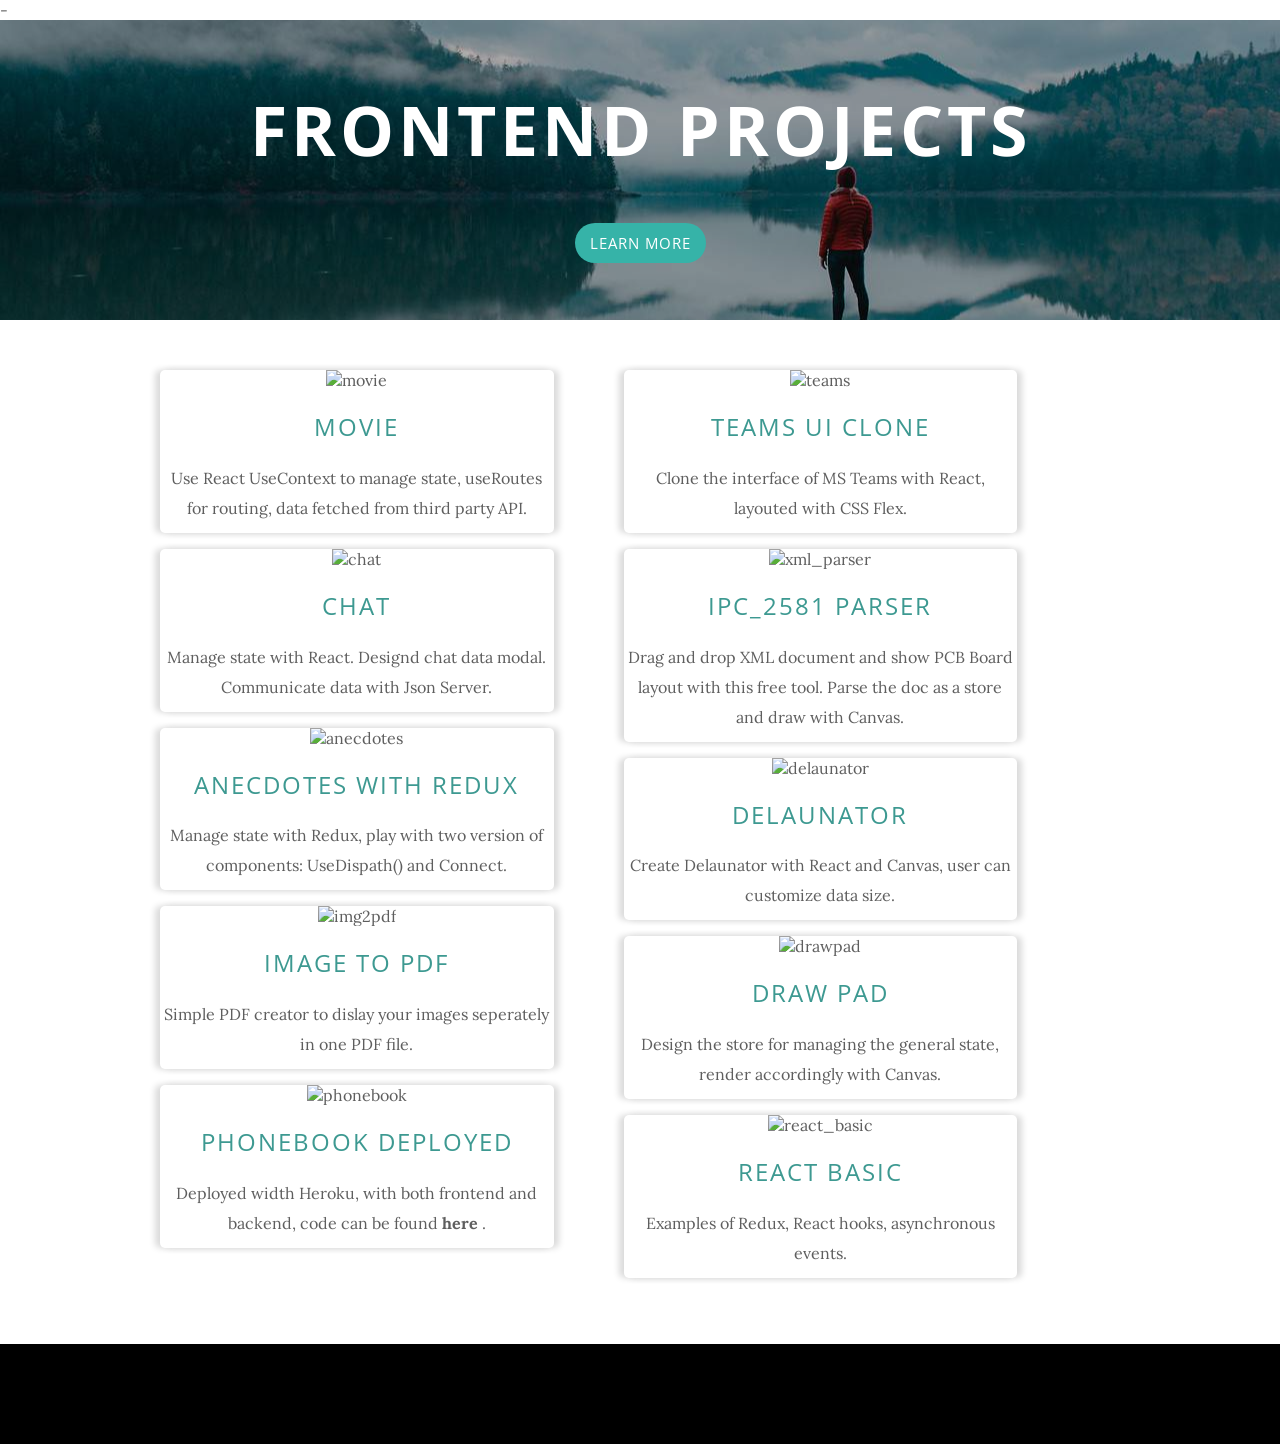
==== index.html @ 9395e826 "update contents" ====
<!DOCTYPE html>
<html>

<head>
    <meta charset="utf-8">
    <meta name="viewport" content="width=device-width, initial-scale=1">-
    <title>Project Profile</title>
    <link href="https://fonts.googleapis.com/css?family=Lora:400,400i|Open+Sans:400,700" rel="stylesheet">
    <link rel="stylesheet" href="./styles.css">
    <!-- <script src="./index.js" defer></script> -->
    <style>
        div.item_container {
            margin-bottom: 50px 0px;
            box-shadow: 5px 0px 6px #dbdbdb, -5px 0px 6px #dbdbdb;
            border-radius: 5px;
        }
    </style>

</head>

<body>

    <header>
        <h1>
            <strong>frontend projects</strong>
            <br>
            <br>
            <a class="button" href="https://github.com/learningreac">Learn More</a>
        </h1>
    </header>

    <section>
        <div id='details'>
            <div class="column">
                <div class="item_container">
                    <a href="https://github.com/learningreac/movie_app">
                        <img src="https://raw.githubusercontent.com/learningreac/movie_app/master/public/imgs/home_page.png"
                            alt="movie" width=100% />
                        <h1>Movie</h1>
                        <p>
                            Use React UseContext to manage state, useRoutes for routing, data fetched from third party API.
                        </p>
                    </a>
                </div>
                <div class="item_container">
                    <a href="https://github.com/learningreac/chat">
                        <img src="https://raw.githubusercontent.com/learningreac/chat/master/public/imgs/Step6_Chat_page.png"
                            alt="chat" width=100% />
                        <h1>Chat</h1>
                        <p>
                            Manage state with React. Designd chat data modal. Communicate data with Json Server.
                        </p>
                    </a>
                </div>
                <div class="item_container">
                    <a href="https://github.com/learningreac/fullstack_open/tree/master/part6">
                        <img src="https://raw.githubusercontent.com/learningreac/fullstack_open/master/part6/redux-anecdotes/public/home.png"
                            alt="anecdotes" width=100% />
                        <h1>Anecdotes with Redux</h1>
                        <p>
                           Manage state with Redux, play with two version of components: UseDispath() and Connect.
                        </p>
                    </a>
                </div>
                <div class="item_container">
                    <a href="https://github.com/learningreac/Img2pdf">
                        <img src="https://raw.githubusercontent.com/learningreac/Img2pdf/master/img/the_pdf_page.png"
                            alt="img2pdf" width=100% />
                        <h1>Image to Pdf</h1>
                        <p>
                            Simple PDF creator to dislay your images seperately in one PDF file.
                        </p>
                    </a>
                </div>
                <div class="item_container">
                    <a href="https://gentle-tundra-28997.herokuapp.com/">
                        <img src="https://raw.githubusercontent.com/learningreac/fullstack_open/master/part2/phonebook_frontend/public/home.png"
                            alt="phonebook" width=100% />
                        <h1>Phonebook deployed</h1>
                        <p>
                            Deployed width Heroku, with both frontend and backend, code can be found <strong><a href="https://github.com/learningreac/fullstack_open/tree/master/part3"> here </a></strong>.
                        </p>
                    </a>
                </div>



            </div>

            <div class="column">
                <div class="item_container">
                    <a href="https://github.com/learningreac/teams_clone">
                        <img src="https://raw.githubusercontent.com/learningreac/teams_clone/master/public/imgs/UI-with-routing.png"
                            alt="teams" />
                        <h1>Teams UI Clone</h1>
                        <p>
                            Clone the interface of MS Teams with React, layouted with CSS Flex.
                        </p>
                    </a>
                </div>
                <div class="item_container">
                    <a href="https://github.com/learningreac/ipc2581_react2/tree/master/src">
                        <img src="https://raw.githubusercontent.com/learningreac/ipc2581_react2/master/imgs/ipc2581Sample.png"
                            alt="xml_parser" />
                        <h1>IPC_2581 parser</h1>
                        <p>
                            Drag and drop XML document and show PCB Board layout with this free tool. Parse the doc as a store and draw with Canvas.
                        </p>
                    </a>
                </div>
                <div class="item_container">
                    <a href="https://github.com/learningreac/ipc2581_react2/tree/master/src/delauntor">
                        <img src="https://raw.githubusercontent.com/learningreac/ipc2581_react2/master/imgs/delaunator.png"
                            alt="delaunator" />
                        <h1>Delaunator</h1>
                        <p>
                            Create Delaunator with React and Canvas, user can customize data size.
                        </p>
                    </a>
                </div>
                <div class="item_container">
                    <a href="https://github.com/learningreac/ipc2581_react2/tree/master/src/drawpad">
                        <img src="https://raw.githubusercontent.com/learningreac/ipc2581_react2/master/imgs/rectangles.png"
                            alt="drawpad" />
                        <h1>draw pad</h1>
                        <p>
                            Design the store for managing the general state, render accordingly with Canvas.
                        </p>
                    </a>
                </div>
                <div class="item_container">
                    <a href="https://github.com/learningreac/let_me_react">
                        <img src="https://raw.githubusercontent.com/learningreac/let_me_react/master/public/imgs/home_page.png"
                            alt="react_basic" />
                        <h1>React basic</h1>
                        <p>
                            Examples of Redux, React hooks, asynchronous events.
                        </p>
                    </a>
                </div>


            </div>


        </div>
    </section>
    <footer></footer>
</body>

</html>
---- styles.css ----
body {
    color: rgba(26, 26, 26, .7); 
    margin: 0;
    font-family:'Lora', serif;

}

* {
    box-sizing: border-box;
  }

header {
    background-image: url(img/header.jpg);
    background-size: cover;
    background-position: center;
    height: 300px;
    color:white;
    position: relative;

    display: flex;
    flex-direction: column;
    justify-content: center;
    align-items: center;
    
}


header::before {
  content: '';
  position: absolute;
  top: 0;
  left: 0;
  bottom: 0;
  right: 0;
  background-color: rgba(0, 0, 0, 0.3);
}


#links a {
  margin: 15px;
} 

a {
    cursor: pointer;
    color: inherit; 
    text-decoration: none;
}


a.button {
    border: 2px solid white;
    border-radius: 100px;
    padding: 10px 15px;
}

a.button:hover {
    background-color: white;
    color: black;
}

.button,
header h1 strong,
#details h1, #links {
  font-family: 'Open Sans', sans-serif;
  font-style: normal;
  letter-spacing: 1px;
  text-transform: uppercase;
}

header h1 {
    text-align: center;
    font-weight: normal;
    z-index: 1; /* so it won't be covered by the header cover*/
}

header h1 em {
   font-size: 20px;
   letter-spacing: 1px;
}

header h1 strong {
    font-size: 68px;
    letter-spacing: 4px;
}

header h1 a {
    font-size: 15px;
}

h1 a.button {
    border: 0;
    background-color: rgb(54, 179, 168);
}

h1 a.button:hover {
    background-color: rgba(54, 179, 168, 0.75);
    color: inherit;
}


section {
    margin: 50px 125px;
    text-align: center;
} 


p {
  line-height: 30px;
  padding-bottom: 10px;
}


#details {
    display: flex;
    flex-wrap: wrap;
}

.column {
    flex:45%;
    max-width: 45%;
    padding: 0 35px;
}


/* Responsive layout - makes the one columns stack on top of each other instead of next to each other */
@media (max-width: 800px) {
    .column {
      flex: 100%;
      max-width: 100%;
    }
  };


.item_container {
    margin-bottom: 50px 0px;
    box-shadow: 5px 0px 6px #dbdbdb, -5px 0px 6px #dbdbdb;
} 


#details img {
  width: 100%;  /* width relative its parent element which is <div> here */
  height: 70%;
}

#details img:hover {
    opacity: 0.8;
}

#details h1 {
    color: rgba(61, 153, 145, 1.0);
    font-weight: normal;
    letter-spacing: 2px;
}

footer {
    background-color: black;
    height: 100px;
}
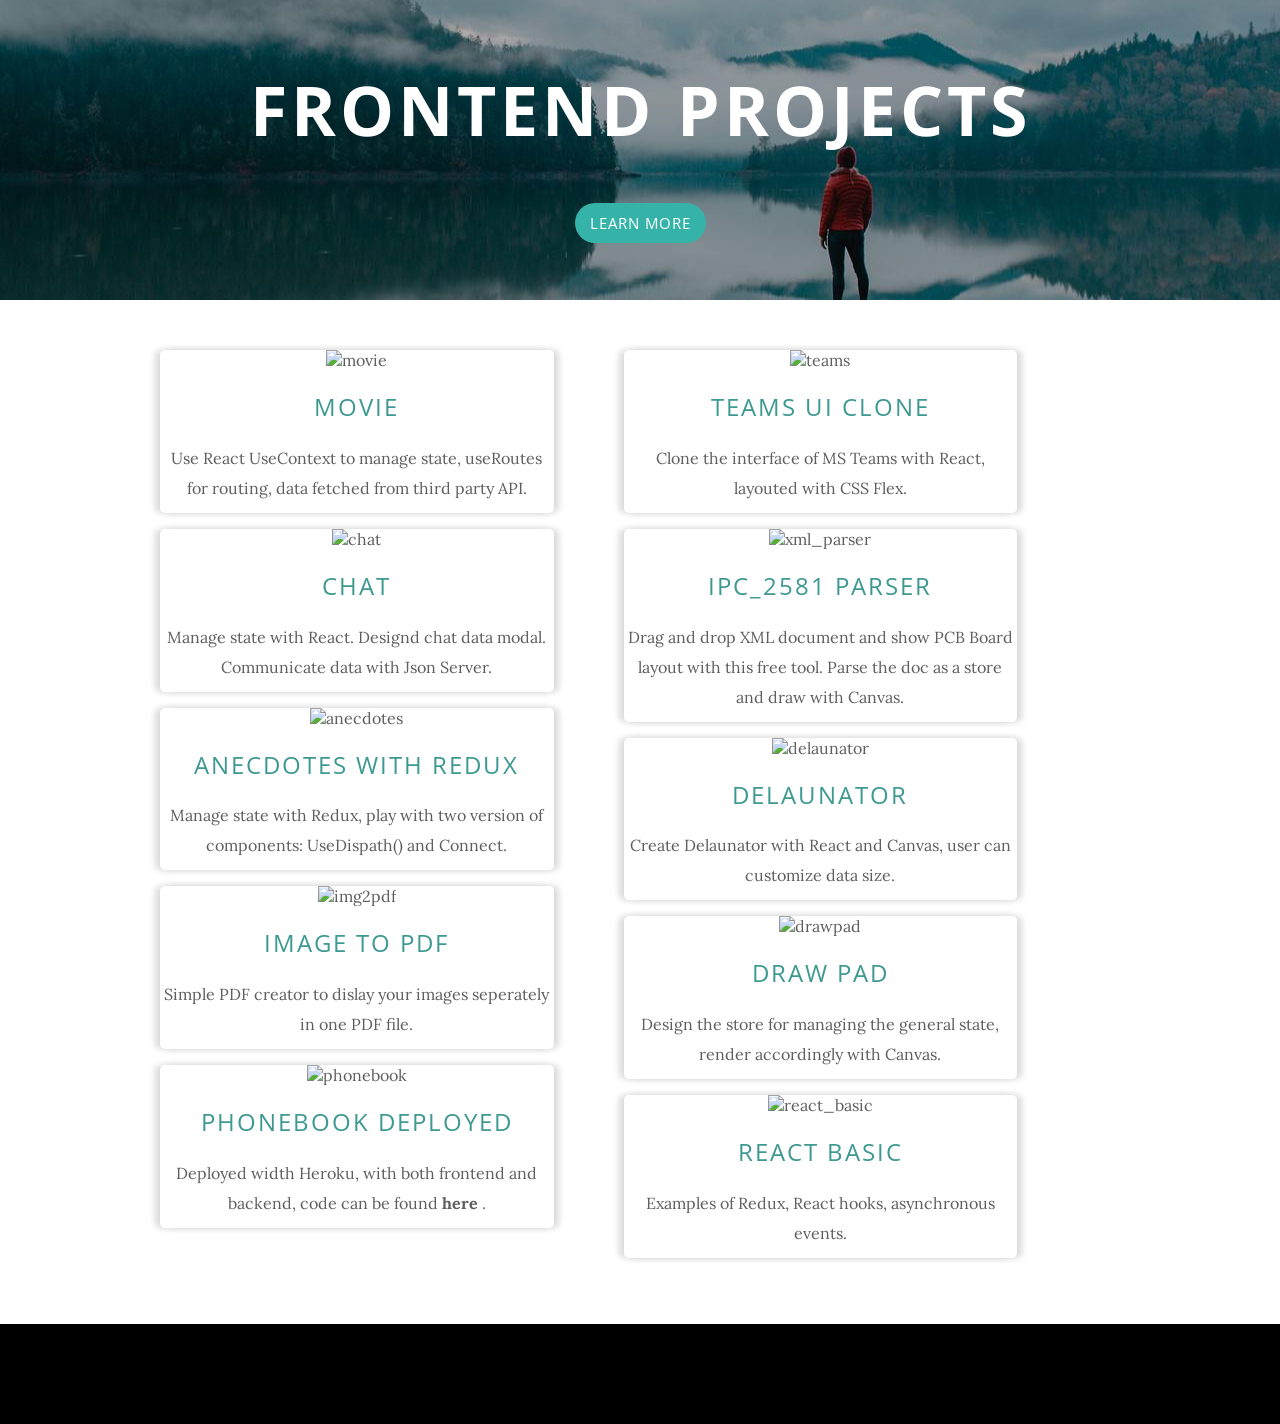
==== commit 0a3bf868: "fix typo" ====
--- a/index.html
+++ b/index.html
@@ -3,7 +3,7 @@
 
 <head>
     <meta charset="utf-8">
-    <meta name="viewport" content="width=device-width, initial-scale=1">-
+    <meta name="viewport" content="width=device-width, initial-scale=1">
     <title>Project Profile</title>
     <link href="https://fonts.googleapis.com/css?family=Lora:400,400i|Open+Sans:400,700" rel="stylesheet">
     <link rel="stylesheet" href="./styles.css">
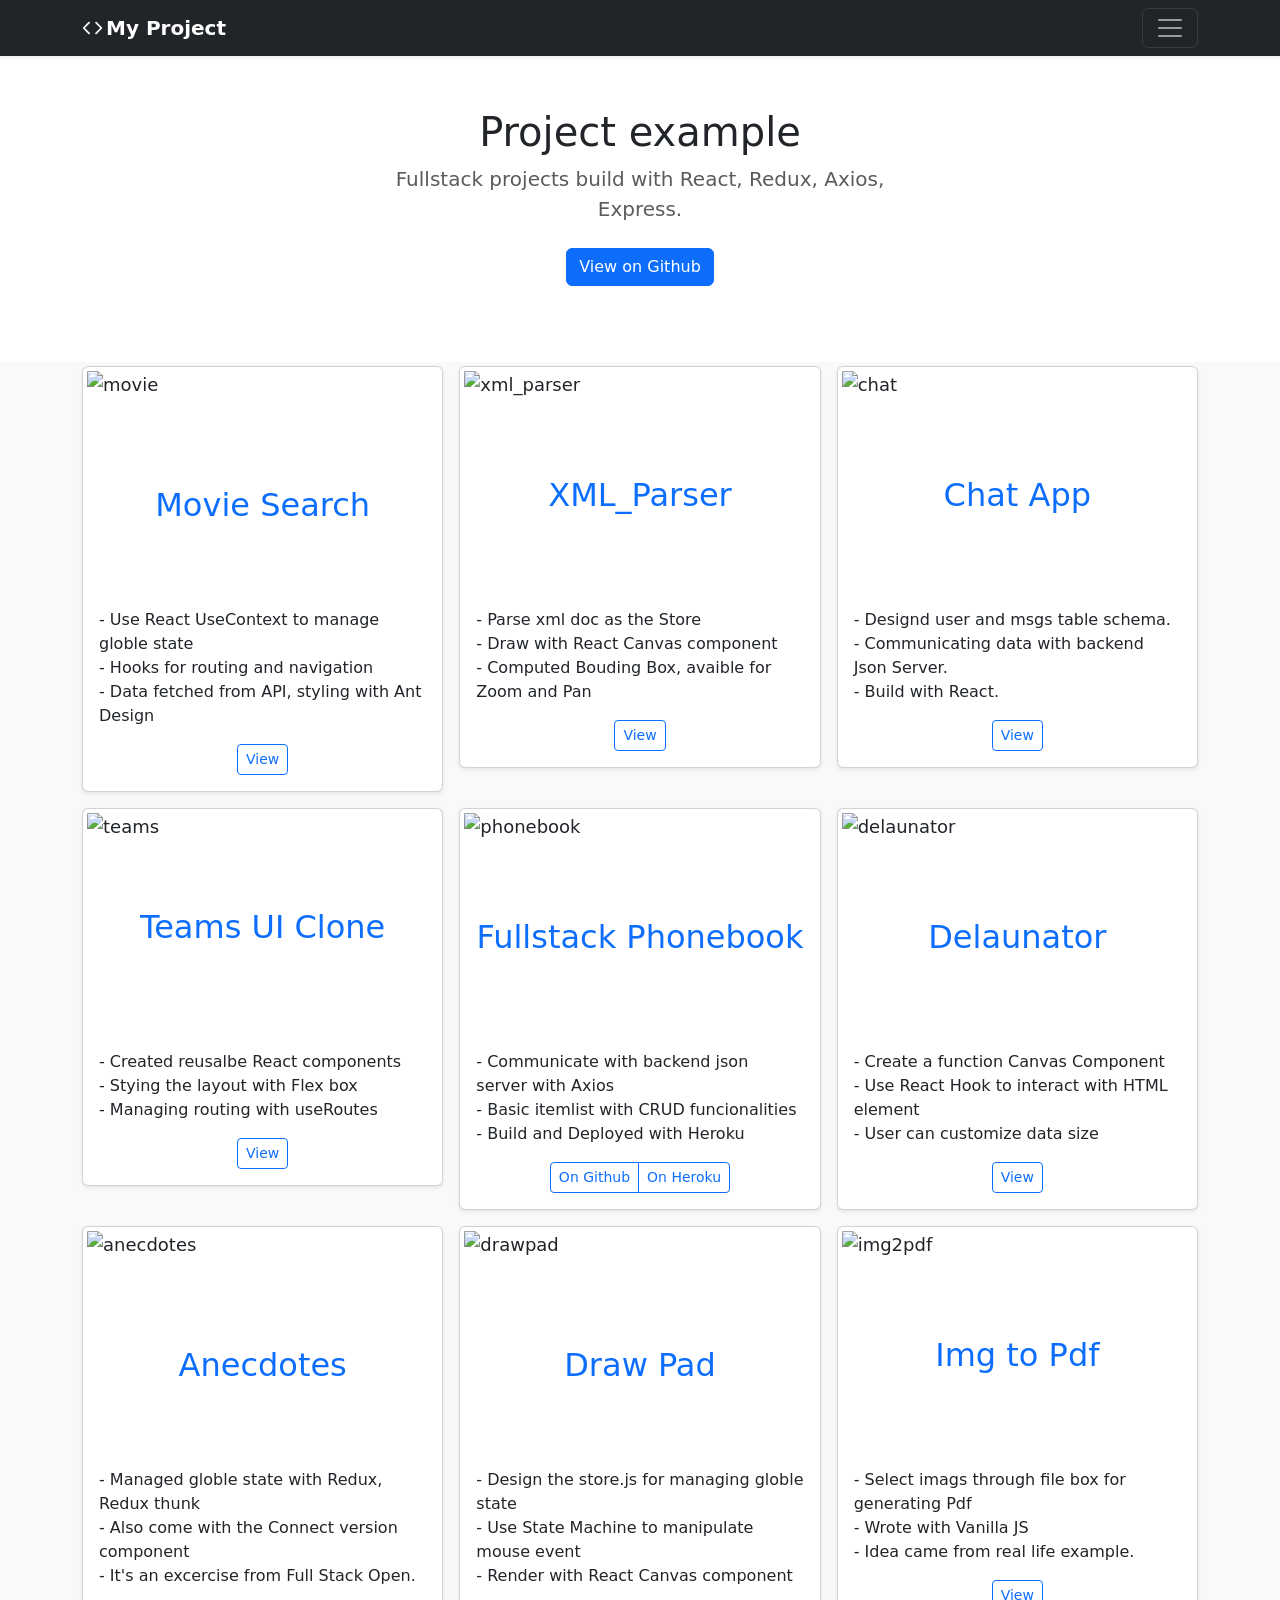
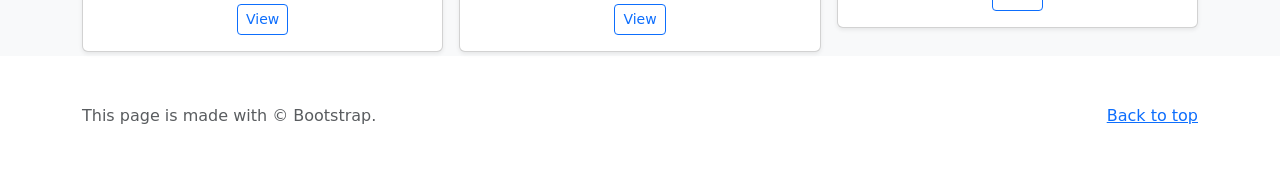
==== commit 778a8126: "new index" ====
--- a/index.html
+++ b/index.html
@@ -1,151 +1,369 @@
-<!DOCTYPE html>
-<html>
+<!doctype html>
+<html lang="en">
 
 <head>
-    <meta charset="utf-8">
-    <meta name="viewport" content="width=device-width, initial-scale=1">
-    <title>Project Profile</title>
-    <link href="https://fonts.googleapis.com/css?family=Lora:400,400i|Open+Sans:400,700" rel="stylesheet">
-    <link rel="stylesheet" href="./styles.css">
-    <!-- <script src="./index.js" defer></script> -->
-    <style>
-        div.item_container {
-            margin-bottom: 50px 0px;
-            box-shadow: 5px 0px 6px #dbdbdb, -5px 0px 6px #dbdbdb;
-            border-radius: 5px;
-        }
-    </style>
+  <meta charset="utf-8">
+  <meta name="viewport" content="width=device-width, initial-scale=1">
+  <meta name="description" content="">
+  <meta name="generator" content="Hugo 0.98.0">
+  <title>Project Profile</title>
+
+  <link href="https://cdn.jsdelivr.net/npm/bootstrap@5.2.0-beta1/dist/css/bootstrap.min.css" rel="stylesheet"
+    integrity="sha384-0evHe/X+R7YkIZDRvuzKMRqM+OrBnVFBL6DOitfPri4tjfHxaWutUpFmBp4vmVor" crossorigin="anonymous">
+  <script src="https://unpkg.com/feather-icons"></script>
+  <script src="https://cdn.jsdelivr.net/npm/feather-icons/dist/feather.min.js"></script>
+  <style>
+    .bd-placeholder-img {
+      font-size: 1.125rem;
+      text-anchor: middle;
+      -webkit-user-select: none;
+      -moz-user-select: none;
+      user-select: none;
+    }
+
+    @media (min-width: 768px) {
+      .bd-placeholder-img-lg {
+        font-size: 3.5rem;
+      }
+    }
+
+    .b-example-divider {
+      height: 3rem;
+      background-color: rgba(0, 0, 0, .1);
+      border: solid rgba(0, 0, 0, .15);
+      border-width: 1px 0;
+      box-shadow: inset 0 .5em 1.5em rgba(0, 0, 0, .1), inset 0 .125em .5em rgba(0, 0, 0, .15);
+    }
+
+    .b-example-vr {
+      flex-shrink: 0;
+      width: 1.5rem;
+      height: 100vh;
+    }
+
+    .bi {
+      vertical-align: -.125em;
+      fill: currentColor;
+    }
+
+    .nav-scroller {
+      position: relative;
+      z-index: 2;
+      height: 2.75rem;
+      overflow-y: hidden;
+    }
+
+    .nav-scroller .nav {
+      display: flex;
+      flex-wrap: nowrap;
+      padding-bottom: 1rem;
+      margin-top: -1px;
+      overflow-x: auto;
+      text-align: center;
+      white-space: nowrap;
+      -webkit-overflow-scrolling: touch;
+    }
+
+    img {
+      padding: 0.25rem;
+    }
+
+    .col:hover{
+      opacity: 0.7;
+    }
+
+
+    .mainTitle {
+      padding-inline-start: 2%;
+    }
+
+    .card-title {
+      position: absolute;
+      text-align: center;
+      bottom: 60%;
+      width: 100%;
+      font-size: 2.5rem;
+    }
+
+  </style>
+
 
 </head>
 
 <body>
-
-    <header>
-        <h1>
-            <strong>frontend projects</strong>
-            <br>
-            <br>
-            <a class="button" href="https://github.com/learningreac">Learn More</a>
-        </h1>
-    </header>
-
-    <section>
-        <div id='details'>
-            <div class="column">
-                <div class="item_container">
-                    <a href="https://github.com/learningreac/movie_app">
-                        <img src="https://raw.githubusercontent.com/learningreac/movie_app/master/public/imgs/home_page.png"
-                            alt="movie" width=100% />
-                        <h1>Movie</h1>
-                        <p>
-                            Use React UseContext to manage state, useRoutes for routing, data fetched from third party API.
-                        </p>
-                    </a>
-                </div>
-                <div class="item_container">
-                    <a href="https://github.com/learningreac/chat">
-                        <img src="https://raw.githubusercontent.com/learningreac/chat/master/public/imgs/Step6_Chat_page.png"
-                            alt="chat" width=100% />
-                        <h1>Chat</h1>
-                        <p>
-                            Manage state with React. Designd chat data modal. Communicate data with Json Server.
-                        </p>
-                    </a>
-                </div>
-                <div class="item_container">
-                    <a href="https://github.com/learningreac/fullstack_open/tree/master/part6">
-                        <img src="https://raw.githubusercontent.com/learningreac/fullstack_open/master/part6/redux-anecdotes/public/home.png"
-                            alt="anecdotes" width=100% />
-                        <h1>Anecdotes with Redux</h1>
-                        <p>
-                           Manage state with Redux, play with two version of components: UseDispath() and Connect.
-                        </p>
-                    </a>
-                </div>
-                <div class="item_container">
-                    <a href="https://github.com/learningreac/Img2pdf">
-                        <img src="https://raw.githubusercontent.com/learningreac/Img2pdf/master/img/the_pdf_page.png"
-                            alt="img2pdf" width=100% />
-                        <h1>Image to Pdf</h1>
-                        <p>
-                            Simple PDF creator to dislay your images seperately in one PDF file.
-                        </p>
-                    </a>
-                </div>
-                <div class="item_container">
-                    <a href="https://gentle-tundra-28997.herokuapp.com/">
-                        <img src="https://raw.githubusercontent.com/learningreac/fullstack_open/master/part2/phonebook_frontend/public/home.png"
-                            alt="phonebook" width=100% />
-                        <h1>Phonebook deployed</h1>
-                        <p>
-                            Deployed width Heroku, with both frontend and backend, code can be found <strong><a href="https://github.com/learningreac/fullstack_open/tree/master/part3"> here </a></strong>.
-                        </p>
-                    </a>
-                </div>
-
-
-
-            </div>
-
-            <div class="column">
-                <div class="item_container">
-                    <a href="https://github.com/learningreac/teams_clone">
-                        <img src="https://raw.githubusercontent.com/learningreac/teams_clone/master/public/imgs/UI-with-routing.png"
-                            alt="teams" />
-                        <h1>Teams UI Clone</h1>
-                        <p>
-                            Clone the interface of MS Teams with React, layouted with CSS Flex.
-                        </p>
-                    </a>
-                </div>
-                <div class="item_container">
-                    <a href="https://github.com/learningreac/ipc2581_react2/tree/master/src">
-                        <img src="https://raw.githubusercontent.com/learningreac/ipc2581_react2/master/imgs/ipc2581Sample.png"
-                            alt="xml_parser" />
-                        <h1>IPC_2581 parser</h1>
-                        <p>
-                            Drag and drop XML document and show PCB Board layout with this free tool. Parse the doc as a store and draw with Canvas.
-                        </p>
-                    </a>
-                </div>
-                <div class="item_container">
-                    <a href="https://github.com/learningreac/ipc2581_react2/tree/master/src/delauntor">
-                        <img src="https://raw.githubusercontent.com/learningreac/ipc2581_react2/master/imgs/delaunator.png"
-                            alt="delaunator" />
-                        <h1>Delaunator</h1>
-                        <p>
-                            Create Delaunator with React and Canvas, user can customize data size.
-                        </p>
-                    </a>
-                </div>
-                <div class="item_container">
-                    <a href="https://github.com/learningreac/ipc2581_react2/tree/master/src/drawpad">
-                        <img src="https://raw.githubusercontent.com/learningreac/ipc2581_react2/master/imgs/rectangles.png"
-                            alt="drawpad" />
-                        <h1>draw pad</h1>
-                        <p>
-                            Design the store for managing the general state, render accordingly with Canvas.
-                        </p>
-                    </a>
-                </div>
-                <div class="item_container">
-                    <a href="https://github.com/learningreac/let_me_react">
-                        <img src="https://raw.githubusercontent.com/learningreac/let_me_react/master/public/imgs/home_page.png"
-                            alt="react_basic" />
-                        <h1>React basic</h1>
-                        <p>
-                            Examples of Redux, React hooks, asynchronous events.
-                        </p>
-                    </a>
-                </div>
-
-
-            </div>
-
-
+  <script src="https://cdn.jsdelivr.net/npm/bootstrap@5.2.0-beta1/dist/js/bootstrap.bundle.min.js"
+    integrity="sha384-pprn3073KE6tl6bjs2QrFaJGz5/SUsLqktiwsUTF55Jfv3qYSDhgCecCxMW52nD2"
+    crossorigin="anonymous"></script>
+  <header>
+    <div class="collapse bg-dark" id="navbarHeader">
+      <div class="container">
+        <div class="row">
+          <div class="col-sm-8 col-md-7 py-4">
+            <h4 class="text-white">About Me</h4>
+            <ul class="list-unstyled">
+              <li  class="text-white">Hi, I'm fullstack developer/a lifelong learner/a mom of two kiddos.</li>
+              <li  class="text-white">I code and learn everyday. </li> 
+            </ul>
+            <p class="text-white"></p>
+            <p class="text-white"></p>
+          </div>
+          <div class="col-sm-4 offset-md-1 py-4">
+            <h4 class="text-white">Contact</h4>
+            <ul class="list-unstyled">
+              <li  class="text-white">Location: Seattle, WA</li>
+              <li  class="text-white">Email: fchatian@gmail.com</li> 
+            </ul>
+          </div>
         </div>
+      </div>
+    </div>
+    <div class="navbar navbar-dark bg-dark shadow-sm">
+      <div class="container">
+        <a href="https://github.com/learningreac" class="navbar-brand d-flex align-items-center">
+          <svg xmlns="http://www.w3.org/2000/svg" width="24" height="24" viewBox="0 0 24 24" fill="none"
+            stroke="currentColor" stroke-width="2" stroke-linecap="round" stroke-linejoin="round"
+            class="feather feather-code">
+            <polyline points="16 18 22 12 16 6"></polyline>
+            <polyline points="8 6 2 12 8 18"></polyline>
+          </svg>
+          <strong class="mainTitle">My Project</strong>
+        </a>
+        <button class="navbar-toggler" type="button" data-bs-toggle="collapse" data-bs-target="#navbarHeader"
+          aria-controls="navbarHeader" aria-expanded="false" aria-label="Toggle navigation">
+          <span class="navbar-toggler-icon"></span>
+        </button>
+      </div>
+    </div>
+  </header>
+
+  <main>
+    <section class="py-1 text-center container">
+      <div class="row py-lg-5">
+        <div class="col-lg-6 col-md-8 mx-auto">
+          <h1 class="fw-light">Project example</h1>
+          <p class="lead text-muted">Fullstack projects build with React, Redux, Axios, Express.</p>
+          <p>
+            <a href="https://github.com/learningreac" class="btn btn-primary my-2">View on Github</a>
+            <!-- <a href="#" class="btn btn-secondary my-2">Secondary action</a> -->
+          </p>
+        </div>
+      </div>
     </section>
-    <footer></footer>
+
+    <div class="album py-1 bg-light">
+      <div class="container">
+
+        <div class="row row-cols-1 row-cols-sm-2 row-cols-md-3 g-3">
+          <div class="col">
+            <div class="card shadow-sm">
+              <img class="bd-placeholder-img card-img-top" width="100%" height="225"
+                src="https://raw.githubusercontent.com/learningreac/movie_app/master/public/imgs/home_page.png"
+                alt="movie" width=100% />
+              <div class="card-title text-primary fs-2"> Movie Search</div>
+              <div class="card-body">
+                <p class="card-text">
+                  - Use React UseContext to manage globle state <br>
+                  - Hooks for routing and navigation <br> 
+                  - Data fetched from API, styling with Ant Design</p>
+                <div class="d-flex justify-content-center align-items-center">
+                  <a class="btn btn-sm btn-outline-primary" href="https://github.com/learningreac/movie_app"
+                    role="button">View</a>
+                </div>
+              </div>
+            </div>
+          </div>
+
+          <div class="col">
+            <div class="card shadow-sm">
+              <img class="bd-placeholder-img card-img-top" width="100%" height="225"
+                src="https://raw.githubusercontent.com/learningreac/ipc2581_react2/master/imgs/ipc2581Sample.png"
+                alt="xml_parser" />
+                <div class="card-title text-primary fs-2"> XML_Parser </div>
+
+              <div class="card-body">
+                <p class="card-text">
+                  - Parse xml doc as the Store <br>
+                  - Draw with React Canvas component<br>
+                  - Computed Bouding Box, avaible for Zoom and Pan</p>
+                <div class="d-flex justify-content-center align-items-center">
+                  <a class="btn btn-sm btn-outline-primary"
+                    href="ttps://github.com/learningreac/ipc2581_react2/tree/master/src" role="button">View</a>
+                </div>
+              </div>
+            </div>
+          </div>
+
+          <div class="col">
+            <div class="card shadow-sm">
+              <img class="bd-placeholder-img card-img-top" width="100%" height="225"
+                src="https://raw.githubusercontent.com/learningreac/chat/master/public/imgs/Step6_Chat_page.png"
+                alt="chat" width=100% />
+                <div class="card-title text-primary fs-2"> Chat App </div>
+
+              <div class="card-body">
+                <p class="card-text">
+                  - Designd user and msgs table schema. <br>
+                  - Communicating data with backend Json Server. <br>
+                  - Build with React. 
+                </p>
+                <div class="d-flex justify-content-center align-items-center">
+                  <a class="btn btn-sm btn-outline-primary" href="https://github.com/learningreac/chat"
+                    role="button">View</a>
+                </div>
+              </div>
+            </div>
+          </div>
+
+          <div class="col">
+            <div class="card shadow-sm">
+              <img class="bd-placeholder-img card-img-top" width="100%" height="225"
+                src="https://raw.githubusercontent.com/learningreac/teams_clone/master/public/imgs/UI-with-routing.png"
+                alt="teams" />
+                <div class="card-title text-primary fs-2"> Teams UI Clone</div>
+
+              <div class="card-body">
+                <p class="card-text">
+                  - Created reusalbe React components <br>
+                  - Stying the layout with Flex box <br>
+                  - Managing routing with useRoutes
+                </p>
+                <div class="d-flex justify-content-center align-items-center">
+                  <a class="btn btn-sm btn-outline-primary" href="https://github.com/learningreac/teams_clone"
+                    role="button">View</a>
+                </div>
+              </div>
+            </div>
+          </div>
+
+          <div class="col">
+            <div class="card shadow-sm">
+              <img class="bd-placeholder-img card-img-top" width="100%" height="225"
+                src="https://raw.githubusercontent.com/learningreac/fullstack_open/master/part2/phonebook_frontend/public/home.png"
+                alt="phonebook" width=100% />
+                <div class="card-title text-primary fs-2"> Fullstack Phonebook </div>
+
+              <div class="card-body">
+                <p class="card-text">
+                  - Communicate with backend json server with Axios <br>
+                  - Basic itemlist with CRUD funcionalities <br>
+                  - Build and Deployed with Heroku
+                </p>
+                <div class="d-flex justify-content-center align-items-center">
+                  <div class="btn-group">
+                    <a class="btn btn-sm btn-outline-primary" href="https://github.com/learningreac/movie_app"
+                      role="button">On Github</a>
+                    <a class="btn btn-sm btn-outline-primary" href="https://gentle-tundra-28997.herokuapp.com/"
+                      role="button">On Heroku</a>
+                  </div>
+                </div>
+              </div>
+            </div>
+          </div>
+
+          <div class="col">
+            <div class="card shadow-sm">
+              <img class="bd-placeholder-img card-img-top" width="100%" height="225"
+                src="https://raw.githubusercontent.com/learningreac/ipc2581_react2/master/imgs/delaunator.png"
+                alt="delaunator" />
+                <div class="card-title text-primary fs-2"> Delaunator </div>
+
+              <div class="card-body">
+                <p class="card-text">
+                  - Create a function Canvas Component <br>
+                  - Use React Hook to interact with HTML element<br>
+                  - User can customize data size
+                </p>
+                <div class="d-flex justify-content-center align-items-center">
+                  <a class="btn btn-sm btn-outline-primary"
+                    href="https://github.com/learningreac/ipc2581_react2/tree/master/src/delauntor"
+                    role="button">View</a>
+                </div>
+              </div>
+            </div>
+          </div>
+
+          <div class="col">
+            <div class="card shadow-sm">
+              <img class="bd-placeholder-img card-img-top" width="100%" height="225"
+                src="https://raw.githubusercontent.com/learningreac/fullstack_open/master/part6/redux-anecdotes/public/home.png"
+                alt="anecdotes" width=100% />
+                <div class="card-title text-primary fs-2"> Anecdotes </div>
+
+              <div class="card-body">
+                <p class="card-text">
+                  - Managed globle state with Redux, Redux thunk<br>
+                  - Also come with the Connect version component<br>
+                  - It's an excercise from Full Stack Open.
+                </p>
+                <div class="d-flex justify-content-center align-items-center">
+                  <a class="btn btn-sm btn-outline-primary"
+                    href="https://github.com/learningreac/fullstack_open/tree/master/part6" role="button">View</a>
+                </div>
+              </div>
+            </div>
+          </div>
+
+          <div class="col">
+            <div class="card shadow-sm">
+              <img class="bd-placeholder-img card-img-top" width="100%" height="225"
+                src="https://raw.githubusercontent.com/learningreac/ipc2581_react2/master/imgs/rectangles.png"
+                alt="drawpad" />
+              <div class="card-title text-primary fs-2"> Draw Pad </div>
+
+              <div class="card-body">
+                <p class="card-text">
+                  - Design the store.js for managing globle state<br>
+                  - Use State Machine to manipulate mouse event <br>
+                  - Render with React Canvas component              
+                 
+                </p>
+                <div class="d-flex justify-content-center align-items-center">
+                  <a class="btn btn-sm btn-outline-primary"
+                    href="https://github.com/learningreac/ipc2581_react2/tree/master/src/drawpad" role="button">View</a>
+                </div>
+              </div>
+            </div>
+          </div>
+
+          <div class="col">
+            <div class="card shadow-sm">
+              <img class="bd-placeholder-img card-img-top" width="100%" height="225"
+                src="https://raw.githubusercontent.com/learningreac/Img2pdf/master/img/the_pdf_page.png" alt="img2pdf"
+                width=100% />
+                <div class="card-title text-primary fs-2"> Img to Pdf </div>
+
+              <div class="card-body">
+                <p class="card-text">
+                  - Select imags through file box for generating Pdf<br> 
+                  - Wrote with Vanilla JS <br>
+                  - Idea came from real life example.</p>
+                <div class="d-flex justify-content-center align-items-center">
+                  <a class="btn btn-sm btn-outline-primary" href="https://github.com/learningreac/Img2pdf"
+                    role="button">View</a>
+                </div>
+              </div>
+            </div>
+          </div>
+        </div>
+      </div>
+    </div>
+
+  </main>
+
+  <footer class="text-muted py-5">
+    <div class="container">
+      <p class="float-end mb-1">
+        <a href="#">Back to top</a>
+      </p>
+      <p class="mb-1">This page is made with &copy; Bootstrap.</p>
+     
+    </div>
+  </footer>
+
+
+  <script src="../assets/dist/js/bootstrap.bundle.min.js"></script>
+
+
 </body>
 
 </html>
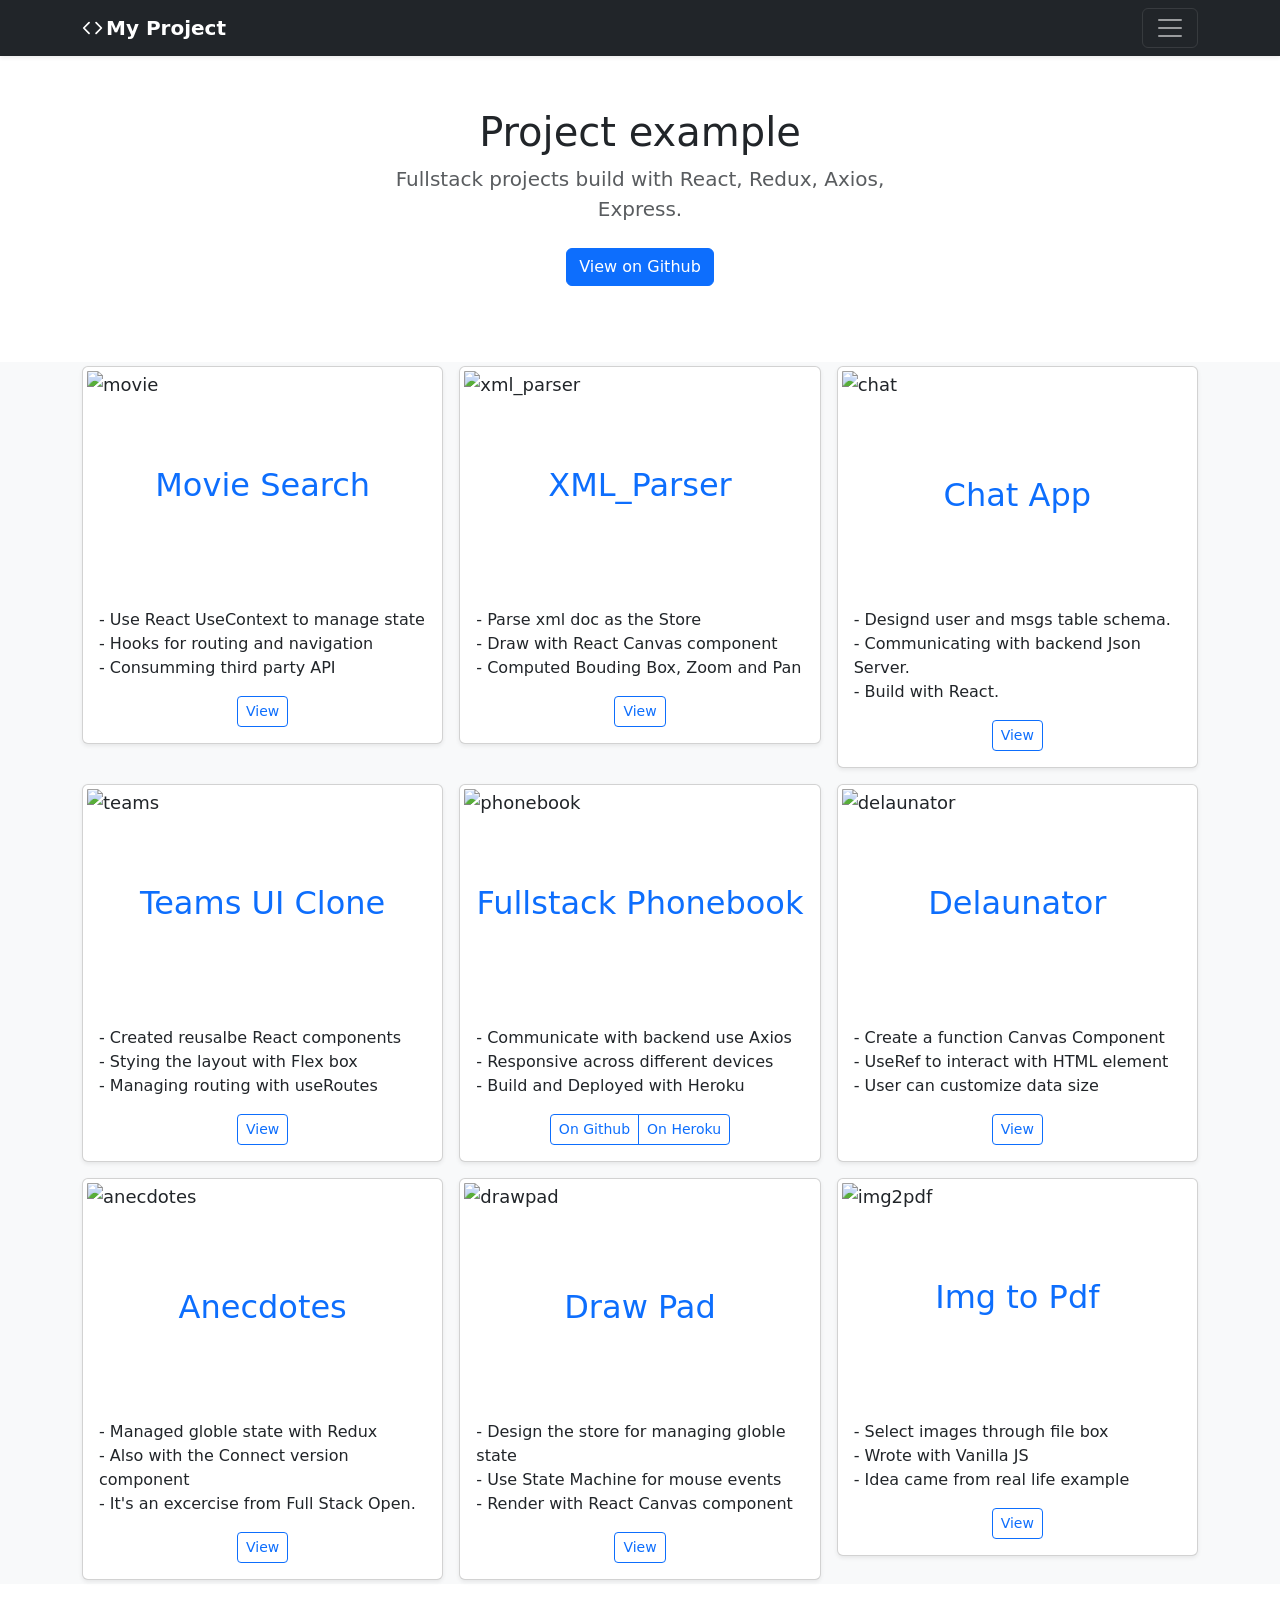
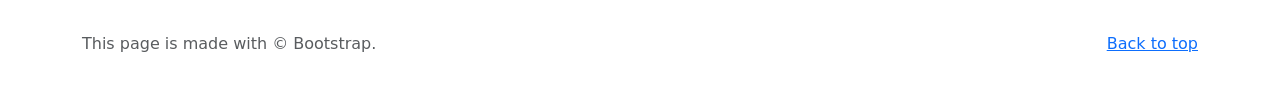
==== commit 4ed974f9: "update file" ====
--- a/index.html
+++ b/index.html
@@ -162,9 +162,9 @@
               <div class="card-title text-primary fs-2"> Movie Search</div>
               <div class="card-body">
                 <p class="card-text">
-                  - Use React UseContext to manage globle state <br>
+                  - Use React UseContext to manage state <br>
                   - Hooks for routing and navigation <br> 
-                  - Data fetched from API, styling with Ant Design</p>
+                  - Consumming third party API</p>
                 <div class="d-flex justify-content-center align-items-center">
                   <a class="btn btn-sm btn-outline-primary" href="https://github.com/learningreac/movie_app"
                     role="button">View</a>
@@ -184,7 +184,7 @@
                 <p class="card-text">
                   - Parse xml doc as the Store <br>
                   - Draw with React Canvas component<br>
-                  - Computed Bouding Box, avaible for Zoom and Pan</p>
+                  - Computed Bouding Box, Zoom and Pan</p>
                 <div class="d-flex justify-content-center align-items-center">
                   <a class="btn btn-sm btn-outline-primary"
                     href="ttps://github.com/learningreac/ipc2581_react2/tree/master/src" role="button">View</a>
@@ -203,7 +203,7 @@
               <div class="card-body">
                 <p class="card-text">
                   - Designd user and msgs table schema. <br>
-                  - Communicating data with backend Json Server. <br>
+                  - Communicating with backend Json Server. <br>
                   - Build with React. 
                 </p>
                 <div class="d-flex justify-content-center align-items-center">
@@ -238,14 +238,14 @@
           <div class="col">
             <div class="card shadow-sm">
               <img class="bd-placeholder-img card-img-top" width="100%" height="225"
-                src="https://raw.githubusercontent.com/learningreac/fullstack_open/master/part2/phonebook_frontend/public/home.png"
+                src="https://raw.githubusercontent.com/learningreac/fullstack_open/master/part2/phonebook_frontend/public/home_new.png"
                 alt="phonebook" width=100% />
                 <div class="card-title text-primary fs-2"> Fullstack Phonebook </div>
 
               <div class="card-body">
                 <p class="card-text">
-                  - Communicate with backend json server with Axios <br>
-                  - Basic itemlist with CRUD funcionalities <br>
+                  - Communicate with backend use Axios <br>
+                  - Responsive across different devices <br>
                   - Build and Deployed with Heroku
                 </p>
                 <div class="d-flex justify-content-center align-items-center">
@@ -270,7 +270,7 @@
               <div class="card-body">
                 <p class="card-text">
                   - Create a function Canvas Component <br>
-                  - Use React Hook to interact with HTML element<br>
+                  - UseRef to interact with HTML element<br>
                   - User can customize data size
                 </p>
                 <div class="d-flex justify-content-center align-items-center">
@@ -291,8 +291,8 @@
 
               <div class="card-body">
                 <p class="card-text">
-                  - Managed globle state with Redux, Redux thunk<br>
-                  - Also come with the Connect version component<br>
+                  - Managed globle state with Redux<br>
+                  - Also with the Connect version component<br>
                   - It's an excercise from Full Stack Open.
                 </p>
                 <div class="d-flex justify-content-center align-items-center">
@@ -312,8 +312,8 @@
 
               <div class="card-body">
                 <p class="card-text">
-                  - Design the store.js for managing globle state<br>
-                  - Use State Machine to manipulate mouse event <br>
+                  - Design the store for managing globle state<br>
+                  - Use State Machine for mouse events <br>
                   - Render with React Canvas component              
                  
                 </p>
@@ -334,9 +334,9 @@
 
               <div class="card-body">
                 <p class="card-text">
-                  - Select imags through file box for generating Pdf<br> 
+                  - Select images through file box <br> 
                   - Wrote with Vanilla JS <br>
-                  - Idea came from real life example.</p>
+                  - Idea came from real life example</p>
                 <div class="d-flex justify-content-center align-items-center">
                   <a class="btn btn-sm btn-outline-primary" href="https://github.com/learningreac/Img2pdf"
                     role="button">View</a>
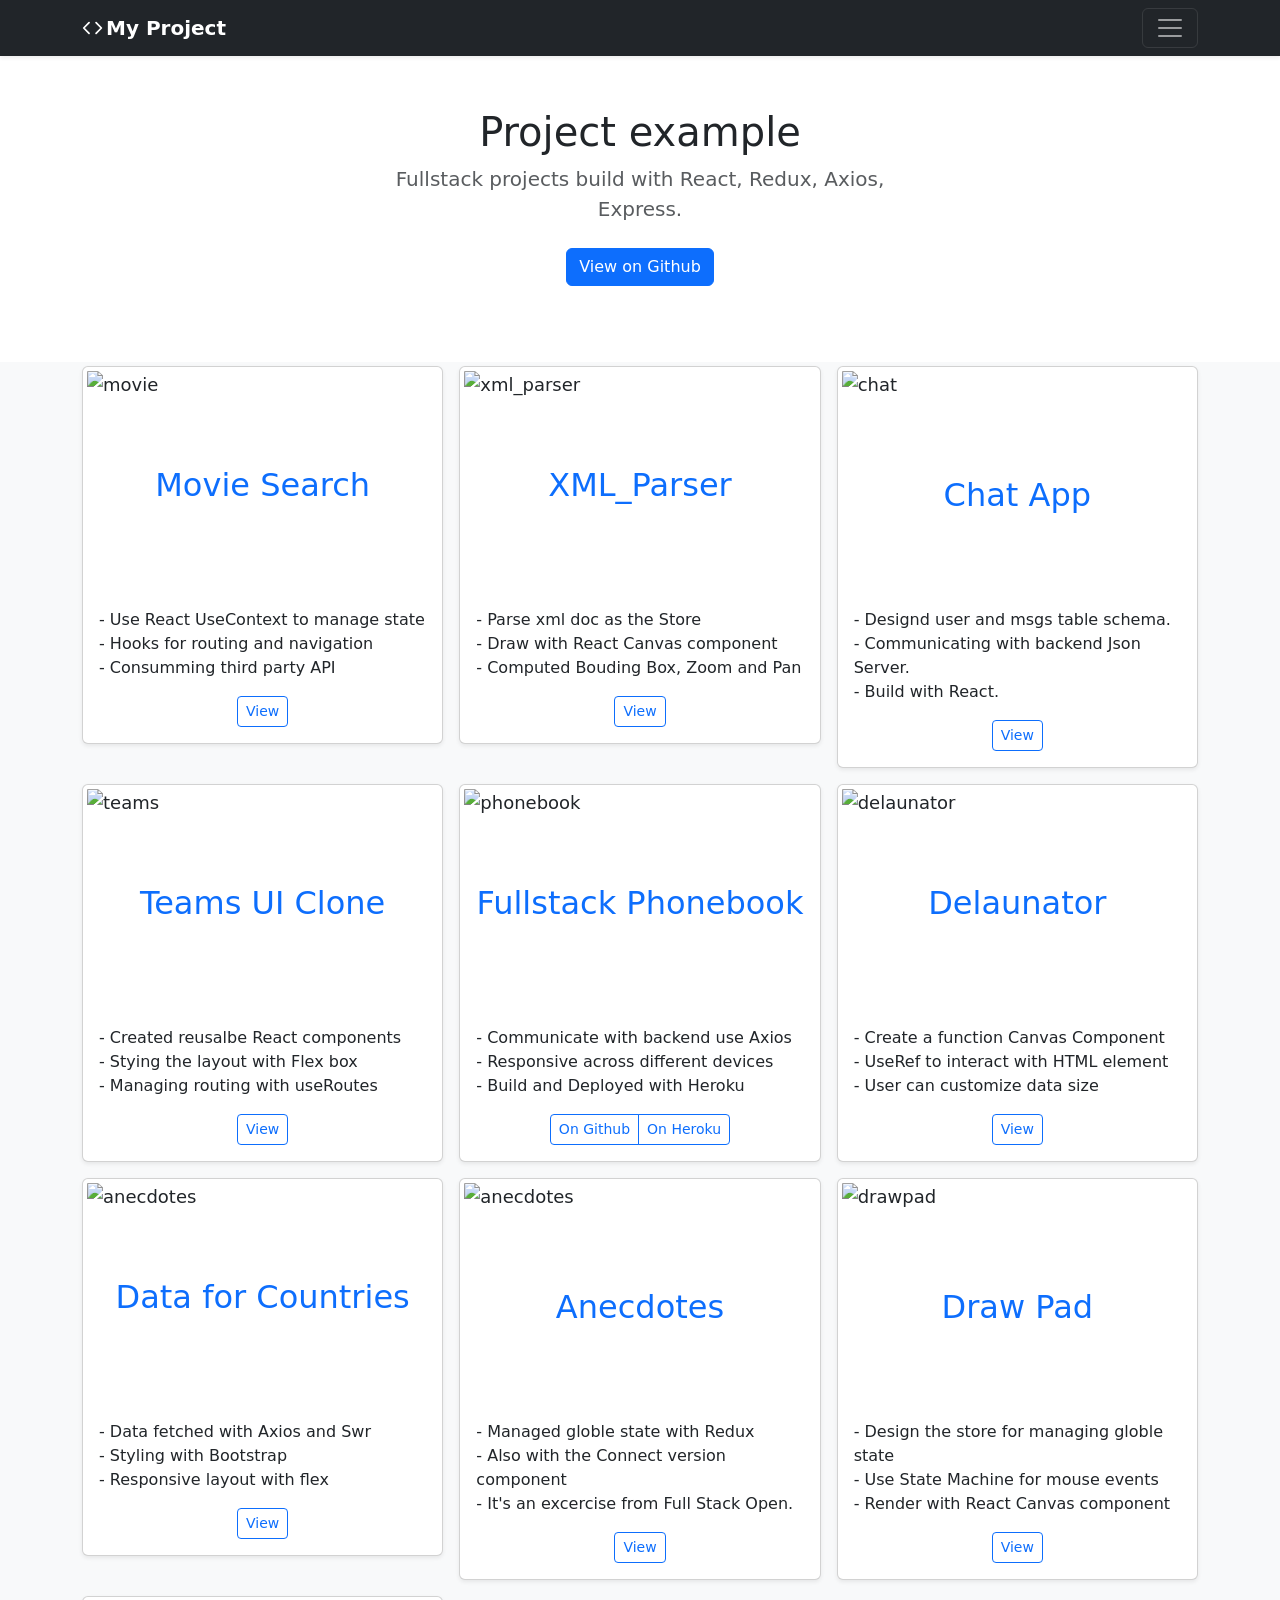
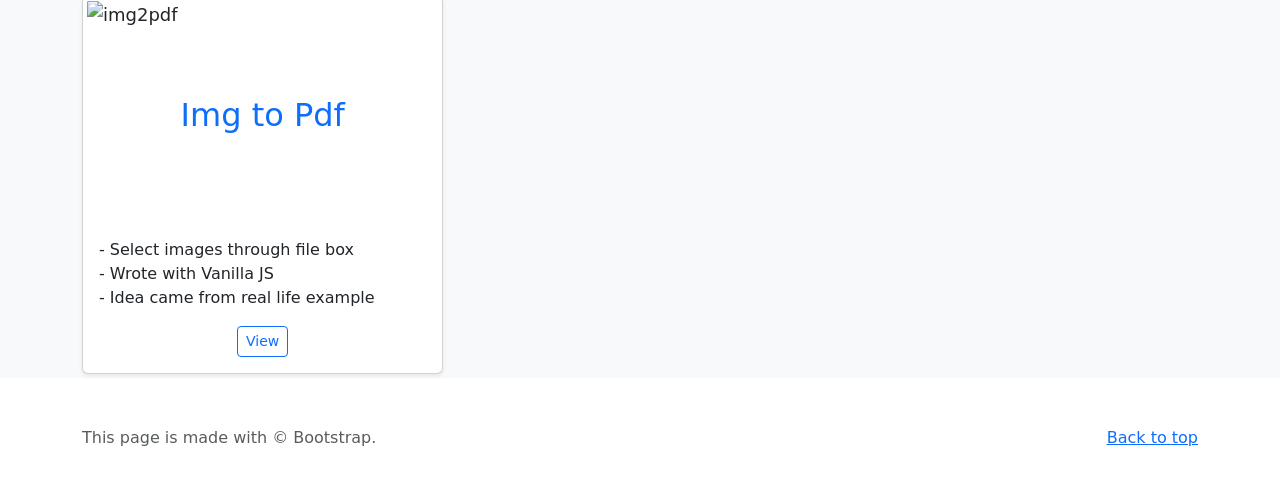
==== commit 7baa0828: "update project" ====
--- a/index.html
+++ b/index.html
@@ -285,6 +285,27 @@
           <div class="col">
             <div class="card shadow-sm">
               <img class="bd-placeholder-img card-img-top" width="100%" height="225"
+                src="https://raw.githubusercontent.com/learningreac/fullstack_open/master/part2/Data_for_coutries/public/data_for_countries.png"
+                alt="anecdotes" width=100% />
+                <div class="card-title text-primary fs-2"> Data for Countries </div>
+
+              <div class="card-body">
+                <p class="card-text">
+                  - Data fetched with Axios and Swr<br>
+                  - Styling with Bootstrap<br>
+                  - Responsive layout with flex
+                </p>
+                <div class="d-flex justify-content-center align-items-center">
+                  <a class="btn btn-sm btn-outline-primary"
+                    href="https://github.com/learningreac/fullstack_open/tree/master/part2/Data_for_coutries" role="button">View</a>
+                </div>
+              </div>
+            </div>
+          </div>
+
+          <div class="col">
+            <div class="card shadow-sm">
+              <img class="bd-placeholder-img card-img-top" width="100%" height="225"
                 src="https://raw.githubusercontent.com/learningreac/fullstack_open/master/part6/redux-anecdotes/public/home.png"
                 alt="anecdotes" width=100% />
                 <div class="card-title text-primary fs-2"> Anecdotes </div>
@@ -344,6 +365,8 @@
               </div>
             </div>
           </div>
+
+
         </div>
       </div>
     </div>
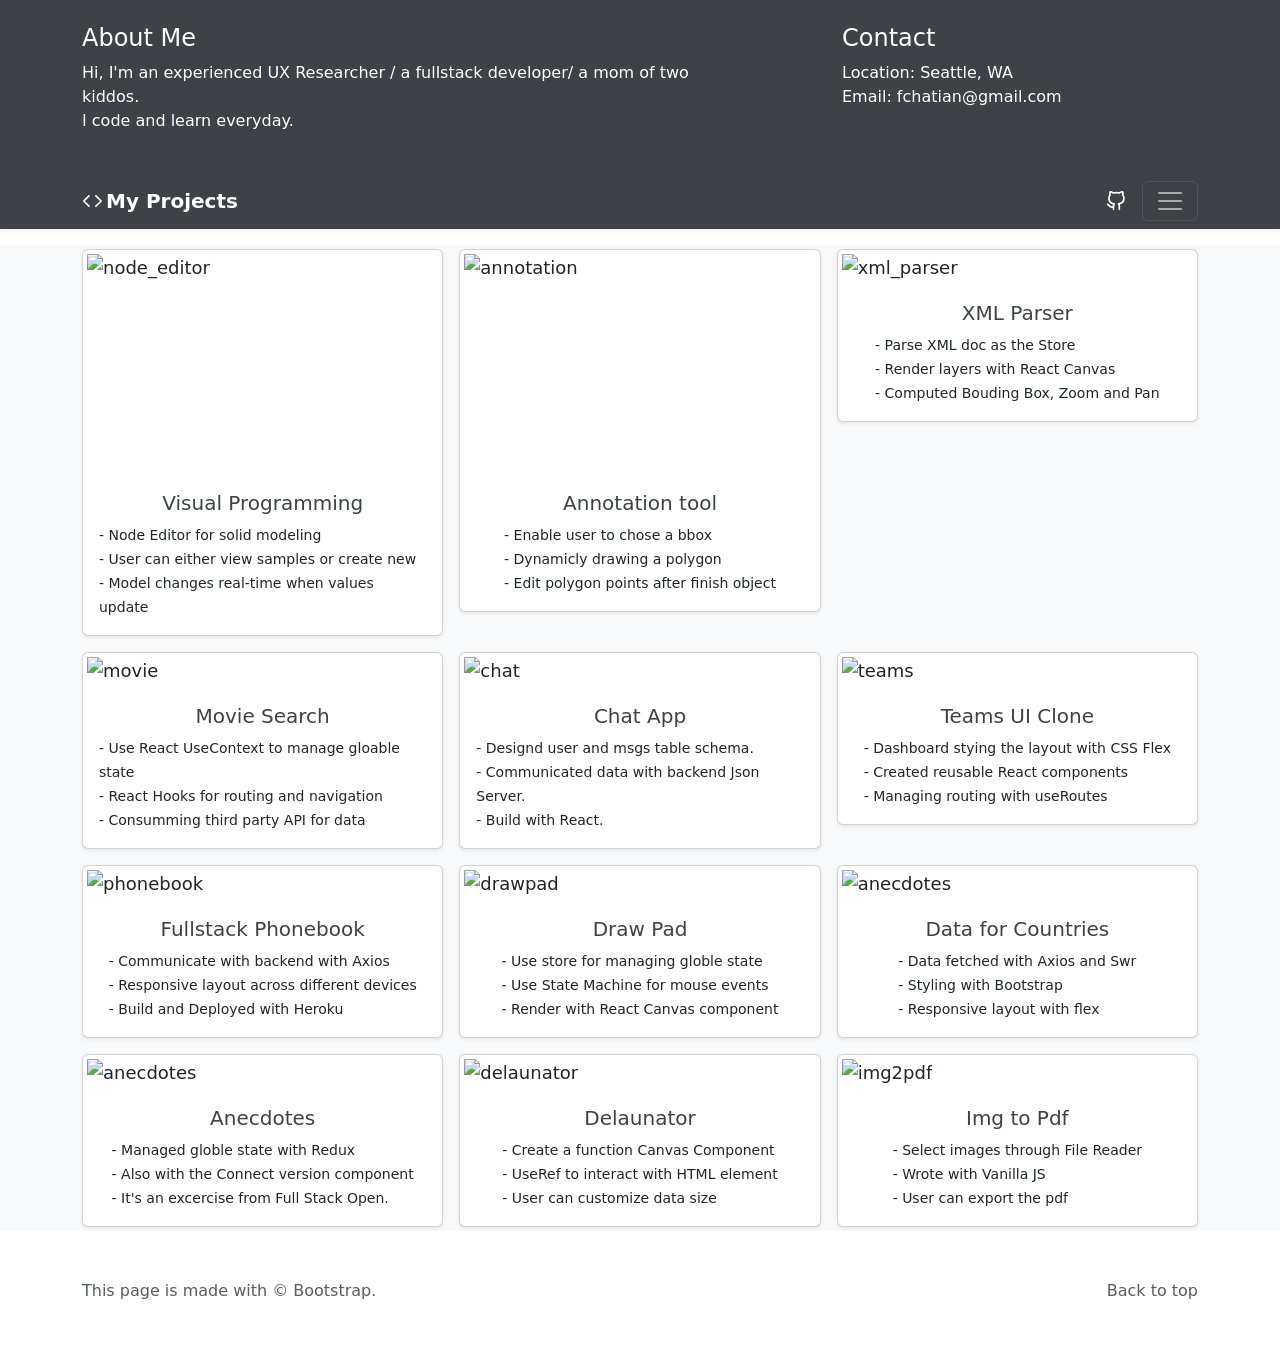
==== commit 7bb5ad90: "first commit" ====
--- a/index.html
+++ b/index.html
@@ -13,6 +13,20 @@
   <script src="https://unpkg.com/feather-icons"></script>
   <script src="https://cdn.jsdelivr.net/npm/feather-icons/dist/feather.min.js"></script>
   <style>
+    a {
+      text-decoration: none;
+      color: inherit;
+    }
+
+    a:hover {
+      color: inherit;
+    }
+
+    header {
+      background: #3e4246;
+      /* background: hsl(210, 5%, 15%); */
+    }
+
     .bd-placeholder-img {
       font-size: 1.125rem;
       text-anchor: middle;
@@ -68,7 +82,7 @@
       padding: 0.25rem;
     }
 
-    .col:hover{
+    .col:hover {
       opacity: 0.7;
     }
 
@@ -78,13 +92,9 @@
     }
 
     .card-title {
-      position: absolute;
-      text-align: center;
-      bottom: 60%;
-      width: 100%;
-      font-size: 2.5rem;
-    }
-
+      color: #3e4246;
+      /* font-weight: bold; */
+    }
   </style>
 
 
@@ -95,14 +105,17 @@
     integrity="sha384-pprn3073KE6tl6bjs2QrFaJGz5/SUsLqktiwsUTF55Jfv3qYSDhgCecCxMW52nD2"
     crossorigin="anonymous"></script>
   <header>
-    <div class="collapse bg-dark" id="navbarHeader">
+    <!-- <div class="collapse bg-dark" id="navbarHeader"> -->
+    <!-- <div class="collapse " id="navbarHeader"> -->
+    <div id="navbarHeader">
       <div class="container">
         <div class="row">
           <div class="col-sm-8 col-md-7 py-4">
             <h4 class="text-white">About Me</h4>
             <ul class="list-unstyled">
-              <li  class="text-white">Hi, I'm fullstack developer/a lifelong learner/a mom of two kiddos.</li>
-              <li  class="text-white">I code and learn everyday. </li> 
+              <li class="text-white">Hi, I'm an experienced UX Researcher / a fullstack developer/ a mom of two kiddos.
+              </li>
+              <li class="text-white">I code and learn everyday. </li>
             </ul>
             <p class="text-white"></p>
             <p class="text-white"></p>
@@ -110,14 +123,15 @@
           <div class="col-sm-4 offset-md-1 py-4">
             <h4 class="text-white">Contact</h4>
             <ul class="list-unstyled">
-              <li  class="text-white">Location: Seattle, WA</li>
-              <li  class="text-white">Email: fchatian@gmail.com</li> 
+              <li class="text-white">Location: Seattle, WA</li>
+              <li class="text-white">Email: fchatian@gmail.com</li>
             </ul>
           </div>
         </div>
       </div>
     </div>
-    <div class="navbar navbar-dark bg-dark shadow-sm">
+
+    <div class="navbar navbar-dark shadow-sm">
       <div class="container">
         <a href="https://github.com/learningreac" class="navbar-brand d-flex align-items-center">
           <svg xmlns="http://www.w3.org/2000/svg" width="24" height="24" viewBox="0 0 24 24" fill="none"
@@ -126,243 +140,274 @@
             <polyline points="16 18 22 12 16 6"></polyline>
             <polyline points="8 6 2 12 8 18"></polyline>
           </svg>
-          <strong class="mainTitle">My Project</strong>
+          <strong class="mainTitle">My Projects</strong>
         </a>
-        <button class="navbar-toggler" type="button" data-bs-toggle="collapse" data-bs-target="#navbarHeader"
-          aria-controls="navbarHeader" aria-expanded="false" aria-label="Toggle navigation">
-          <span class="navbar-toggler-icon"></span>
-        </button>
+
+        <div class="d-flex">
+          <a href="https://github.com/learningreac" class="navbar-brand d-flex align-items-center">
+            <svg xmlns="http://www.w3.org/2000/svg" width="20" height="20" viewBox="0 0 24 24" fill="none"
+              stroke="white" stroke-width="2" stroke-linecap="round" stroke-linejoin="round"
+              class="feather feather-github">
+              <path
+                d="M9 19c-5 1.5-5-2.5-7-3m14 6v-3.87a3.37 3.37 0 0 0-.94-2.61c3.14-.35 6.44-1.54 6.44-7A5.44 5.44 0 0 0 20 4.77 5.07 5.07 0 0 0 19.91 1S18.73.65 16 2.48a13.38 13.38 0 0 0-7 0C6.27.65 5.09 1 5.09 1A5.07 5.07 0 0 0 5 4.77a5.44 5.44 0 0 0-1.5 3.78c0 5.42 3.3 6.61 6.44 7A3.37 3.37 0 0 0 9 18.13V22">
+              </path>
+            </svg>
+          </a>
+
+
+          <button class="navbar-toggler" type="button" data-bs-toggle="collapse" data-bs-target="#navbarHeader"
+            aria-controls="navbarHeader" aria-expanded="false" aria-label="Toggle navigation">
+            <span class="navbar-toggler-icon"></span>
+          </button>
+        </div>
+
       </div>
+
+
     </div>
   </header>
 
-  <main>
-    <section class="py-1 text-center container">
-      <div class="row py-lg-5">
-        <div class="col-lg-6 col-md-8 mx-auto">
-          <h1 class="fw-light">Project example</h1>
-          <p class="lead text-muted">Fullstack projects build with React, Redux, Axios, Express.</p>
-          <p>
-            <a href="https://github.com/learningreac" class="btn btn-primary my-2">View on Github</a>
-            <!-- <a href="#" class="btn btn-secondary my-2">Secondary action</a> -->
-          </p>
-        </div>
-      </div>
-    </section>
-
+  <main class="mt-3">
     <div class="album py-1 bg-light">
       <div class="container">
 
         <div class="row row-cols-1 row-cols-sm-2 row-cols-md-3 g-3">
+
+          <div class="col">
+            <div class="card shadow-sm">
+              <img class="bd-placeholder-img card-img-top" id="node_editor_img" width="100%" height="225"
+                src="https://raw.githubusercontent.com/learningreac/learningreac.github.io/master/img/nodeEditor3.png"
+                alt="node_editor" />
+              <div class="card-body d-flex flex-column justify-content-center align-items-center">
+                <h5 class="card-title">Visual Programming </h5>
+                <p class="card-text">
+                  <small>
+                    - Node Editor for solid modeling<br>
+                    - User can either view samples or create new<br>
+                    - Model changes real-time when values update
+                  </small>
+                </p>
+              </div>
+            </div>
+          </div>
+
           <div class="col">
             <div class="card shadow-sm">
               <img class="bd-placeholder-img card-img-top" width="100%" height="225"
-                src="https://raw.githubusercontent.com/learningreac/movie_app/master/public/imgs/home_page.png"
-                alt="movie" width=100% />
-              <div class="card-title text-primary fs-2"> Movie Search</div>
-              <div class="card-body">
+                src="https://raw.githubusercontent.com/learningreac/learningreac.github.io/master/img/polygon2.png"
+                alt="annotation" />
+              <div class="card-body d-flex flex-column justify-content-center align-items-center">
+                <h5 class="card-title">Annotation tool</h5>
                 <p class="card-text">
-                  - Use React UseContext to manage state <br>
-                  - Hooks for routing and navigation <br> 
-                  - Consumming third party API</p>
-                <div class="d-flex justify-content-center align-items-center">
-                  <a class="btn btn-sm btn-outline-primary" href="https://github.com/learningreac/movie_app"
-                    role="button">View</a>
-                </div>
+                  <small>
+                    - Enable user to chose a bbox<br>
+                    - Dynamicly drawing a polygon<br>
+                    - Edit polygon points after finish object
+                  </small>
+                </p>
               </div>
             </div>
           </div>
 
           <div class="col">
             <div class="card shadow-sm">
-              <img class="bd-placeholder-img card-img-top" width="100%" height="225"
-                src="https://raw.githubusercontent.com/learningreac/ipc2581_react2/master/imgs/ipc2581Sample.png"
-                alt="xml_parser" />
-                <div class="card-title text-primary fs-2"> XML_Parser </div>
-
-              <div class="card-body">
-                <p class="card-text">
-                  - Parse xml doc as the Store <br>
-                  - Draw with React Canvas component<br>
-                  - Computed Bouding Box, Zoom and Pan</p>
-                <div class="d-flex justify-content-center align-items-center">
-                  <a class="btn btn-sm btn-outline-primary"
-                    href="ttps://github.com/learningreac/ipc2581_react2/tree/master/src" role="button">View</a>
-                </div>
-              </div>
-            </div>
-          </div>
-
-          <div class="col">
-            <div class="card shadow-sm">
-              <img class="bd-placeholder-img card-img-top" width="100%" height="225"
-                src="https://raw.githubusercontent.com/learningreac/chat/master/public/imgs/Step6_Chat_page.png"
-                alt="chat" width=100% />
-                <div class="card-title text-primary fs-2"> Chat App </div>
-
-              <div class="card-body">
-                <p class="card-text">
-                  - Designd user and msgs table schema. <br>
-                  - Communicating with backend Json Server. <br>
-                  - Build with React. 
-                </p>
-                <div class="d-flex justify-content-center align-items-center">
-                  <a class="btn btn-sm btn-outline-primary" href="https://github.com/learningreac/chat"
-                    role="button">View</a>
-                </div>
-              </div>
-            </div>
-          </div>
-
-          <div class="col">
-            <div class="card shadow-sm">
-              <img class="bd-placeholder-img card-img-top" width="100%" height="225"
-                src="https://raw.githubusercontent.com/learningreac/teams_clone/master/public/imgs/UI-with-routing.png"
-                alt="teams" />
-                <div class="card-title text-primary fs-2"> Teams UI Clone</div>
-
-              <div class="card-body">
-                <p class="card-text">
-                  - Created reusalbe React components <br>
-                  - Stying the layout with Flex box <br>
-                  - Managing routing with useRoutes
-                </p>
-                <div class="d-flex justify-content-center align-items-center">
-                  <a class="btn btn-sm btn-outline-primary" href="https://github.com/learningreac/teams_clone"
-                    role="button">View</a>
-                </div>
-              </div>
-            </div>
-          </div>
-
-          <div class="col">
-            <div class="card shadow-sm">
-              <img class="bd-placeholder-img card-img-top" width="100%" height="225"
-                src="https://raw.githubusercontent.com/learningreac/fullstack_open/master/part2/phonebook_frontend/public/home_new.png"
-                alt="phonebook" width=100% />
-                <div class="card-title text-primary fs-2"> Fullstack Phonebook </div>
-
-              <div class="card-body">
-                <p class="card-text">
-                  - Communicate with backend use Axios <br>
-                  - Responsive across different devices <br>
-                  - Build and Deployed with Heroku
-                </p>
-                <div class="d-flex justify-content-center align-items-center">
-                  <div class="btn-group">
-                    <a class="btn btn-sm btn-outline-primary" href="https://github.com/learningreac/movie_app"
-                      role="button">On Github</a>
-                    <a class="btn btn-sm btn-outline-primary" href="https://gentle-tundra-28997.herokuapp.com/"
-                      role="button">On Heroku</a>
-                  </div>
-                </div>
-              </div>
-            </div>
-          </div>
-
-          <div class="col">
-            <div class="card shadow-sm">
-              <img class="bd-placeholder-img card-img-top" width="100%" height="225"
-                src="https://raw.githubusercontent.com/learningreac/ipc2581_react2/master/imgs/delaunator.png"
-                alt="delaunator" />
-                <div class="card-title text-primary fs-2"> Delaunator </div>
-
-              <div class="card-body">
-                <p class="card-text">
-                  - Create a function Canvas Component <br>
-                  - UseRef to interact with HTML element<br>
-                  - User can customize data size
-                </p>
-                <div class="d-flex justify-content-center align-items-center">
-                  <a class="btn btn-sm btn-outline-primary"
-                    href="https://github.com/learningreac/ipc2581_react2/tree/master/src/delauntor"
-                    role="button">View</a>
-                </div>
-              </div>
-            </div>
-          </div>
-
-          <div class="col">
-            <div class="card shadow-sm">
-              <img class="bd-placeholder-img card-img-top" width="100%" height="225"
-                src="https://raw.githubusercontent.com/learningreac/fullstack_open/master/part2/Data_for_coutries/public/data_for_countries.png"
-                alt="anecdotes" width=100% />
-                <div class="card-title text-primary fs-2"> Data for Countries </div>
-
-              <div class="card-body">
-                <p class="card-text">
-                  - Data fetched with Axios and Swr<br>
-                  - Styling with Bootstrap<br>
-                  - Responsive layout with flex
-                </p>
-                <div class="d-flex justify-content-center align-items-center">
-                  <a class="btn btn-sm btn-outline-primary"
-                    href="https://github.com/learningreac/fullstack_open/tree/master/part2/Data_for_coutries" role="button">View</a>
-                </div>
-              </div>
-            </div>
-          </div>
-
-          <div class="col">
-            <div class="card shadow-sm">
-              <img class="bd-placeholder-img card-img-top" width="100%" height="225"
-                src="https://raw.githubusercontent.com/learningreac/fullstack_open/master/part6/redux-anecdotes/public/home.png"
-                alt="anecdotes" width=100% />
-                <div class="card-title text-primary fs-2"> Anecdotes </div>
-
-              <div class="card-body">
-                <p class="card-text">
-                  - Managed globle state with Redux<br>
-                  - Also with the Connect version component<br>
-                  - It's an excercise from Full Stack Open.
-                </p>
-                <div class="d-flex justify-content-center align-items-center">
-                  <a class="btn btn-sm btn-outline-primary"
-                    href="https://github.com/learningreac/fullstack_open/tree/master/part6" role="button">View</a>
-                </div>
-              </div>
-            </div>
-          </div>
-
-          <div class="col">
-            <div class="card shadow-sm">
-              <img class="bd-placeholder-img card-img-top" width="100%" height="225"
-                src="https://raw.githubusercontent.com/learningreac/ipc2581_react2/master/imgs/rectangles.png"
-                alt="drawpad" />
-              <div class="card-title text-primary fs-2"> Draw Pad </div>
-
-              <div class="card-body">
-                <p class="card-text">
-                  - Design the store for managing globle state<br>
-                  - Use State Machine for mouse events <br>
-                  - Render with React Canvas component              
-                 
-                </p>
-                <div class="d-flex justify-content-center align-items-center">
-                  <a class="btn btn-sm btn-outline-primary"
-                    href="https://github.com/learningreac/ipc2581_react2/tree/master/src/drawpad" role="button">View</a>
-                </div>
-              </div>
-            </div>
-          </div>
-
-          <div class="col">
-            <div class="card shadow-sm">
-              <img class="bd-placeholder-img card-img-top" width="100%" height="225"
-                src="https://raw.githubusercontent.com/learningreac/Img2pdf/master/img/the_pdf_page.png" alt="img2pdf"
-                width=100% />
-                <div class="card-title text-primary fs-2"> Img to Pdf </div>
-
-              <div class="card-body">
-                <p class="card-text">
-                  - Select images through file box <br> 
-                  - Wrote with Vanilla JS <br>
-                  - Idea came from real life example</p>
-                <div class="d-flex justify-content-center align-items-center">
-                  <a class="btn btn-sm btn-outline-primary" href="https://github.com/learningreac/Img2pdf"
-                    role="button">View</a>
-                </div>
-              </div>
+              <a href="https://github.com/learningreac/ipc2581_react2/tree/master/src/ipc2581">
+                <img class="bd-placeholder-img card-img-top" width="100%" height="225"
+                  src="https://raw.githubusercontent.com/learningreac/ipc2581_react2/master/imgs/ipc2581Sample.png"
+                  alt="xml_parser" />
+                <div class="card-body d-flex flex-column justify-content-center align-items-center">
+                  <h5 class="card-title">XML Parser </h5>
+                  <p class="card-text">
+                    <small>
+                      - Parse XML doc as the Store <br>
+                      - Render layers with React Canvas <br>
+                      - Computed Bouding Box, Zoom and Pan
+                    </small>
+                  </p>
+                </div>
+              </a>
+            </div>
+          </div>
+
+          <div class="col">
+            <div class="card shadow-sm">
+              <a href="https://github.com/learningreac/movie_app">
+                <img class="bd-placeholder-img card-img-top" width="100%" height="225"
+                  src="https://raw.githubusercontent.com/learningreac/movie_app/master/public/imgs/home_page.png"
+                  alt="movie" width=100% />
+                <div class="card-body d-flex flex-column justify-content-center align-items-center">
+                  <h5 class="card-title">Movie Search</h5>
+                  <p class="card-text">
+                    <small>
+                      - Use React UseContext to manage gloable state <br>
+                      - React Hooks for routing and navigation <br>
+                      - Consumming third party API for data
+                    </small>
+                  </p>
+                </div>
+              </a>
+            </div>
+          </div>
+
+          <div class="col">
+            <div class="card shadow-sm">
+              <a href="https://github.com/learningreac/chat">
+                <img class="bd-placeholder-img card-img-top" width="100%" height="225"
+                  src="https://raw.githubusercontent.com/learningreac/chat/master/public/imgs/Step6_Chat_page.png"
+                  alt="chat" width=100% />
+                <div class="card-body d-flex flex-column justify-content-center align-items-center">
+                  <h5 class="card-title">Chat App</h5>
+                  <p class="card-text">
+                    <small>
+                      - Designd user and msgs table schema. <br>
+                      - Communicated data with backend Json Server. <br>
+                      - Build with React.
+                    </small>
+                  </p>
+                </div>
+              </a>
+            </div>
+          </div>
+
+
+          <div class="col">
+            <div class="card shadow-sm">
+              <a href="https://github.com/learningreac/teams_clone">
+                <img class="bd-placeholder-img card-img-top" width="100%" height="225"
+                  src="https://raw.githubusercontent.com/learningreac/teams_clone/master/public/imgs/UI-with-routing.png"
+                  alt="teams" />
+                <div class="card-body d-flex flex-column justify-content-center align-items-center">
+                  <h5 class="card-title">Teams UI Clone</h5>
+                  <p class="card-text">
+                    <small>
+                      - Dashboard stying the layout with CSS Flex<br>
+                      - Created reusable React components <br>
+                      - Managing routing with useRoutes
+                    </small>
+                  </p>
+                </div>
+              </a>
+            </div>
+          </div>
+
+          <div class="col">
+            <div class="card shadow-sm">
+              <a href="https://github.com/learningreac/fullstack_open/tree/master/part3/phonebook_backend(new)">
+                <img class="bd-placeholder-img card-img-top" width="100%" height="225"
+                  src="https://raw.githubusercontent.com/learningreac/fullstack_open/master/part2/phonebook_frontend/public/home_new.png"
+                  alt="phonebook" width=100% />
+                <div class="card-body d-flex flex-column justify-content-center align-items-center">
+                  <h5 class="card-title">Fullstack Phonebook</h5>
+                  <p class="card-text">
+                    <small>
+                      - Communicate with backend with Axios <br>
+                      - Responsive layout across different devices <br>
+                      - Build and Deployed with Heroku
+                    </small>
+                  </p>
+                </div>
+              </a>
+            </div>
+          </div>
+
+          <div class="col">
+            <div class="card shadow-sm">
+              <a href="https://github.com/learningreac/ipc2581_react2/tree/master/src/drawpad">
+                <img class="bd-placeholder-img card-img-top" width="100%" height="225"
+                  src="https://raw.githubusercontent.com/learningreac/ipc2581_react2/master/imgs/rectangles.png"
+                  alt="drawpad" />
+                <div class="card-body d-flex flex-column justify-content-center align-items-center">
+                  <h5 class="card-title">Draw Pad</h5>
+                  <p class="card-text">
+                    <small>
+                      - Use store for managing globle state<br>
+                      - Use State Machine for mouse events <br>
+                      - Render with React Canvas component
+                    </small>
+                  </p>
+                </div>
+              </a>
+            </div>
+          </div>
+
+          <div class="col">
+            <div class="card shadow-sm">
+              <a href="https://github.com/learningreac/fullstack_open/tree/master/part2/Data_for_coutries">
+                <img class="bd-placeholder-img card-img-top" width="100%" height="225"
+                  src="https://raw.githubusercontent.com/learningreac/fullstack_open/master/part2/Data_for_coutries/public/data_for_countries.png"
+                  alt="anecdotes" width=100% />
+                <div class="card-body d-flex flex-column justify-content-center align-items-center">
+                  <h5 class="card-title">Data for Countries</h5>
+                  <p class="card-text">
+                    <small>
+                      - Data fetched with Axios and Swr<br>
+                      - Styling with Bootstrap<br>
+                      - Responsive layout with flex
+                    </small>
+                  </p>
+                </div>
+              </a>
+            </div>
+          </div>
+
+          <div class="col">
+            <div class="card shadow-sm">
+              <a href="https://github.com/learningreac/fullstack_open/tree/master/part6">
+                <img class="bd-placeholder-img card-img-top" width="100%" height="225"
+                  src="https://raw.githubusercontent.com/learningreac/fullstack_open/master/part6/redux-anecdotes/public/home.png"
+                  alt="anecdotes" width=100% />
+                <div class="card-body d-flex flex-column justify-content-center align-items-center">
+                  <h5 class="card-title"> Anecdotes</h5>
+                  <p class="card-text">
+                    <small>
+                      - Managed globle state with Redux<br>
+                      - Also with the Connect version component<br>
+                      - It's an excercise from Full Stack Open.
+                    </small>
+                  </p>
+                </div>
+              </a>
+            </div>
+          </div>
+
+          <div class="col">
+            <div class="card shadow-sm">
+              <a href="https://github.com/learningreac/ipc2581_react2/tree/master/src/delauntor">
+                <img class="bd-placeholder-img card-img-top" width="100%" height="225"
+                  src="https://raw.githubusercontent.com/learningreac/ipc2581_react2/master/imgs/delaunator.png"
+                  alt="delaunator" />
+                <div class="card-body d-flex flex-column justify-content-center align-items-center">
+                  <h5 class="card-title">Delaunator</h5>
+                  <p class="card-text">
+                    <small>
+                      - Create a function Canvas Component <br>
+                      - UseRef to interact with HTML element<br>
+                      - User can customize data size
+                    </small>
+                  </p>
+                </div>
+              </a>
+            </div>
+          </div>
+
+
+          <div class="col">
+            <div class="card shadow-sm">
+              <a href="https://github.com/learningreac/Img2pdf">
+                <img class="bd-placeholder-img card-img-top" width="100%" height="225"
+                  src="https://raw.githubusercontent.com/learningreac/Img2pdf/master/img/the_pdf_page.png" alt="img2pdf"
+                  width=100% />
+                <div class="card-body d-flex flex-column justify-content-center align-items-center">
+                  <h5 class="card-title">Img to Pdf</h5>
+                  <p class="card-text">
+                    <small>
+                      - Select images through File Reader <br>
+                      - Wrote with Vanilla JS <br>
+                      - User can export the pdf 
+                    </small>
+                   </p>
+                </div>
+              </a>
             </div>
           </div>
 
@@ -379,7 +424,7 @@
         <a href="#">Back to top</a>
       </p>
       <p class="mb-1">This page is made with &copy; Bootstrap.</p>
-     
+
     </div>
   </footer>
 
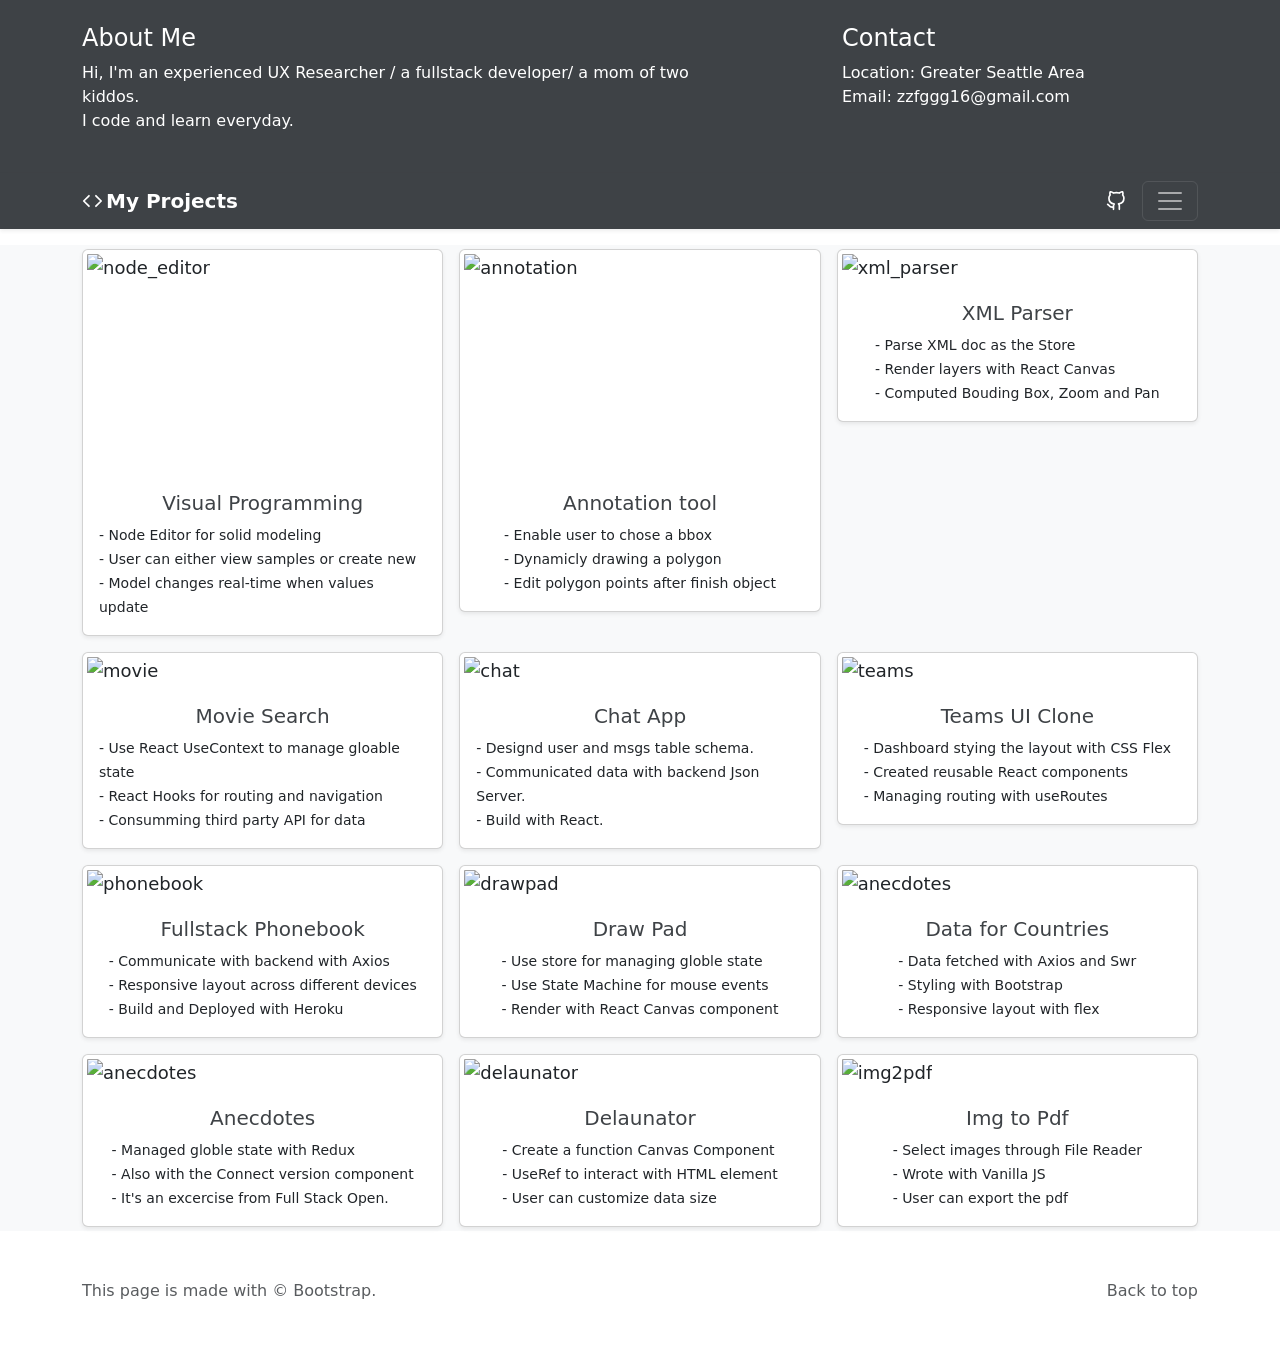
==== commit 9dcdf0b3: "update" ====
--- a/index.html
+++ b/index.html
@@ -123,8 +123,8 @@
           <div class="col-sm-4 offset-md-1 py-4">
             <h4 class="text-white">Contact</h4>
             <ul class="list-unstyled">
-              <li class="text-white">Location: Seattle, WA</li>
-              <li class="text-white">Email: fchatian@gmail.com</li>
+              <li class="text-white">Location: Greater Seattle Area</li>
+              <li class="text-white">Email: zzfggg16@gmail.com</li>
             </ul>
           </div>
         </div>
